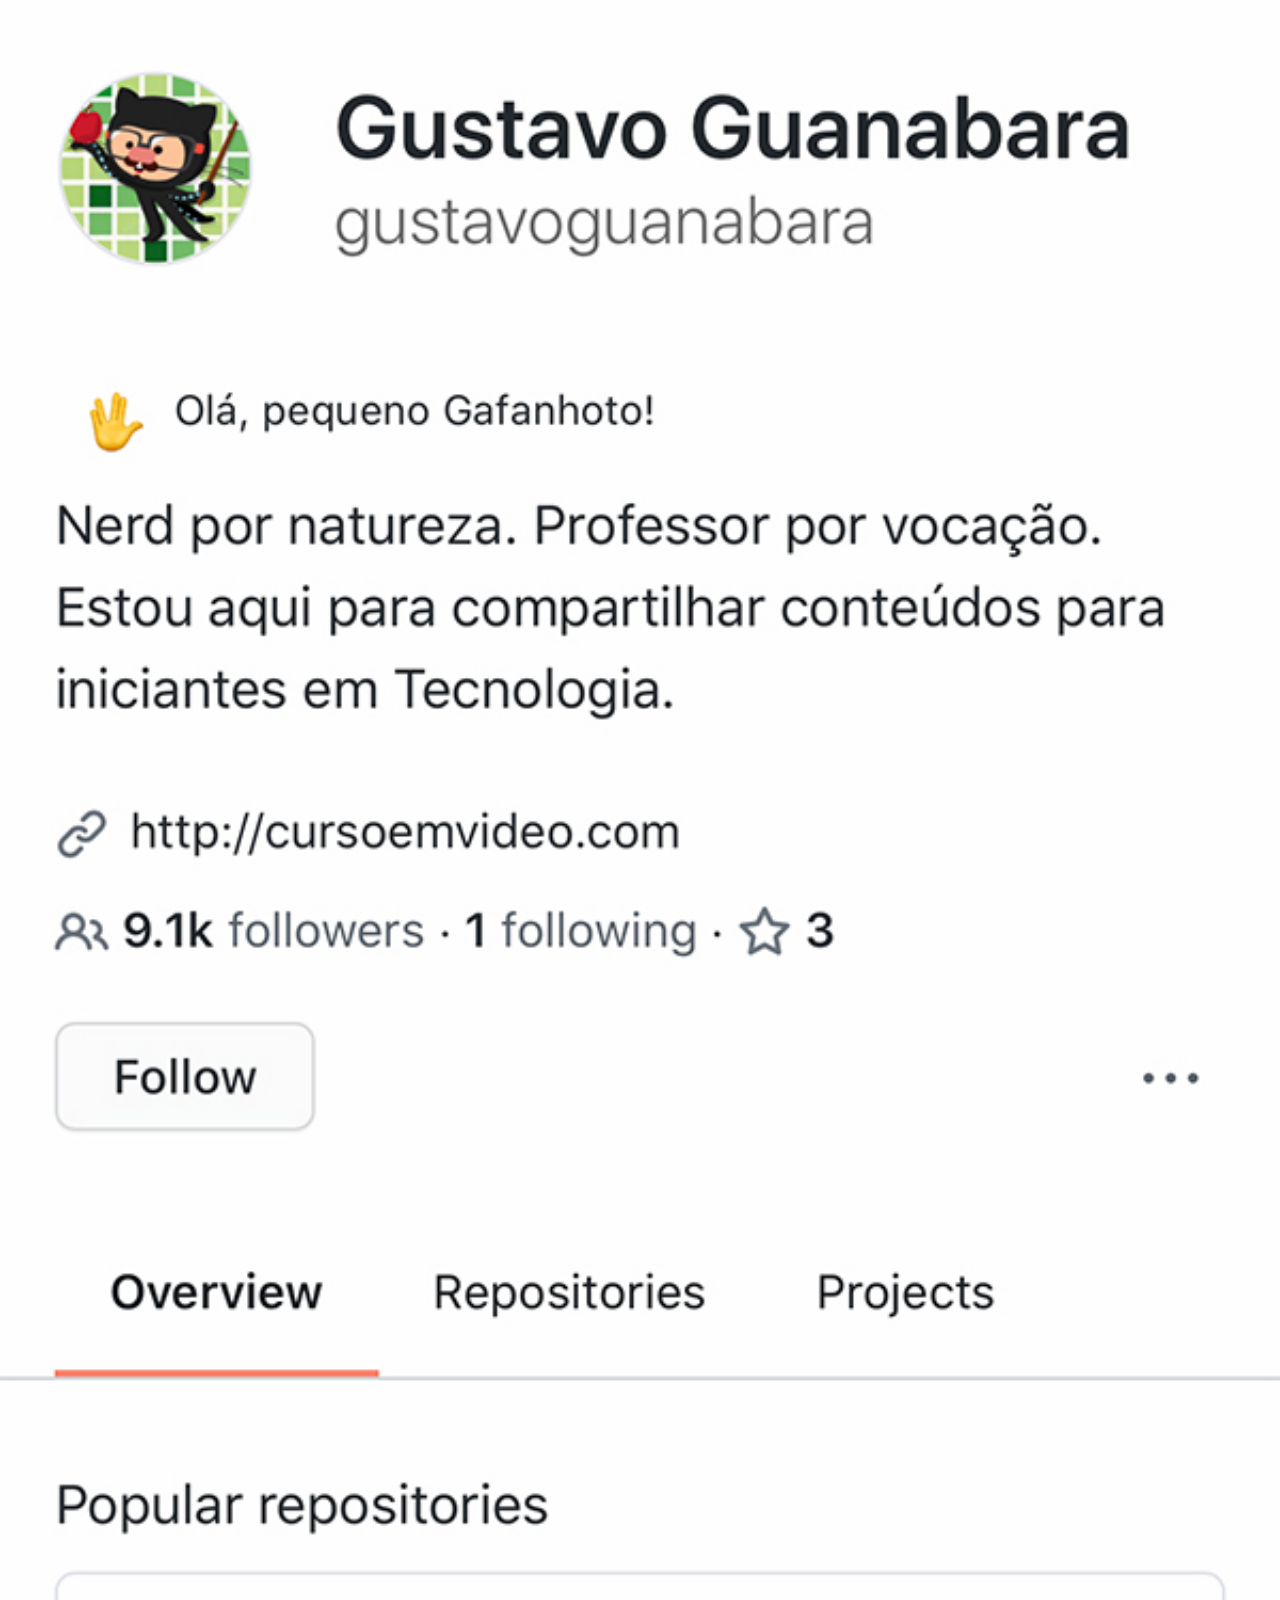
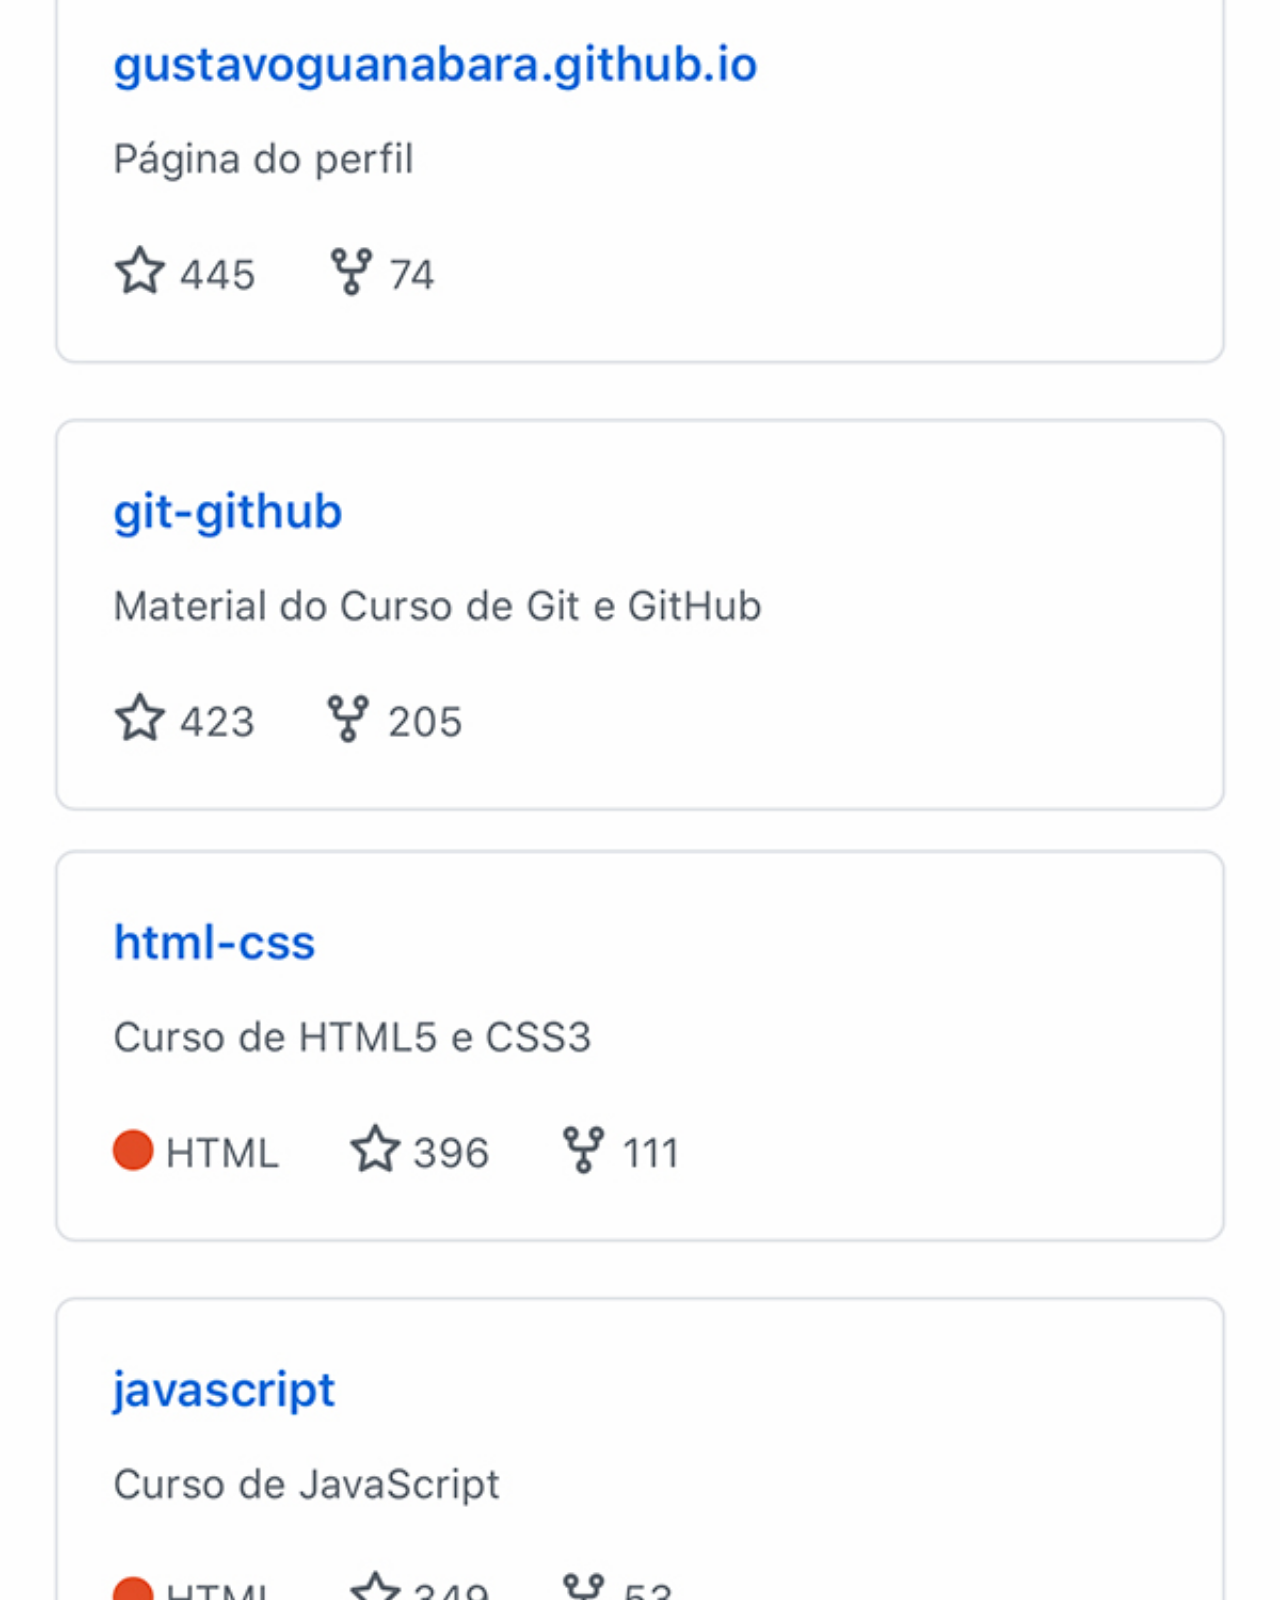
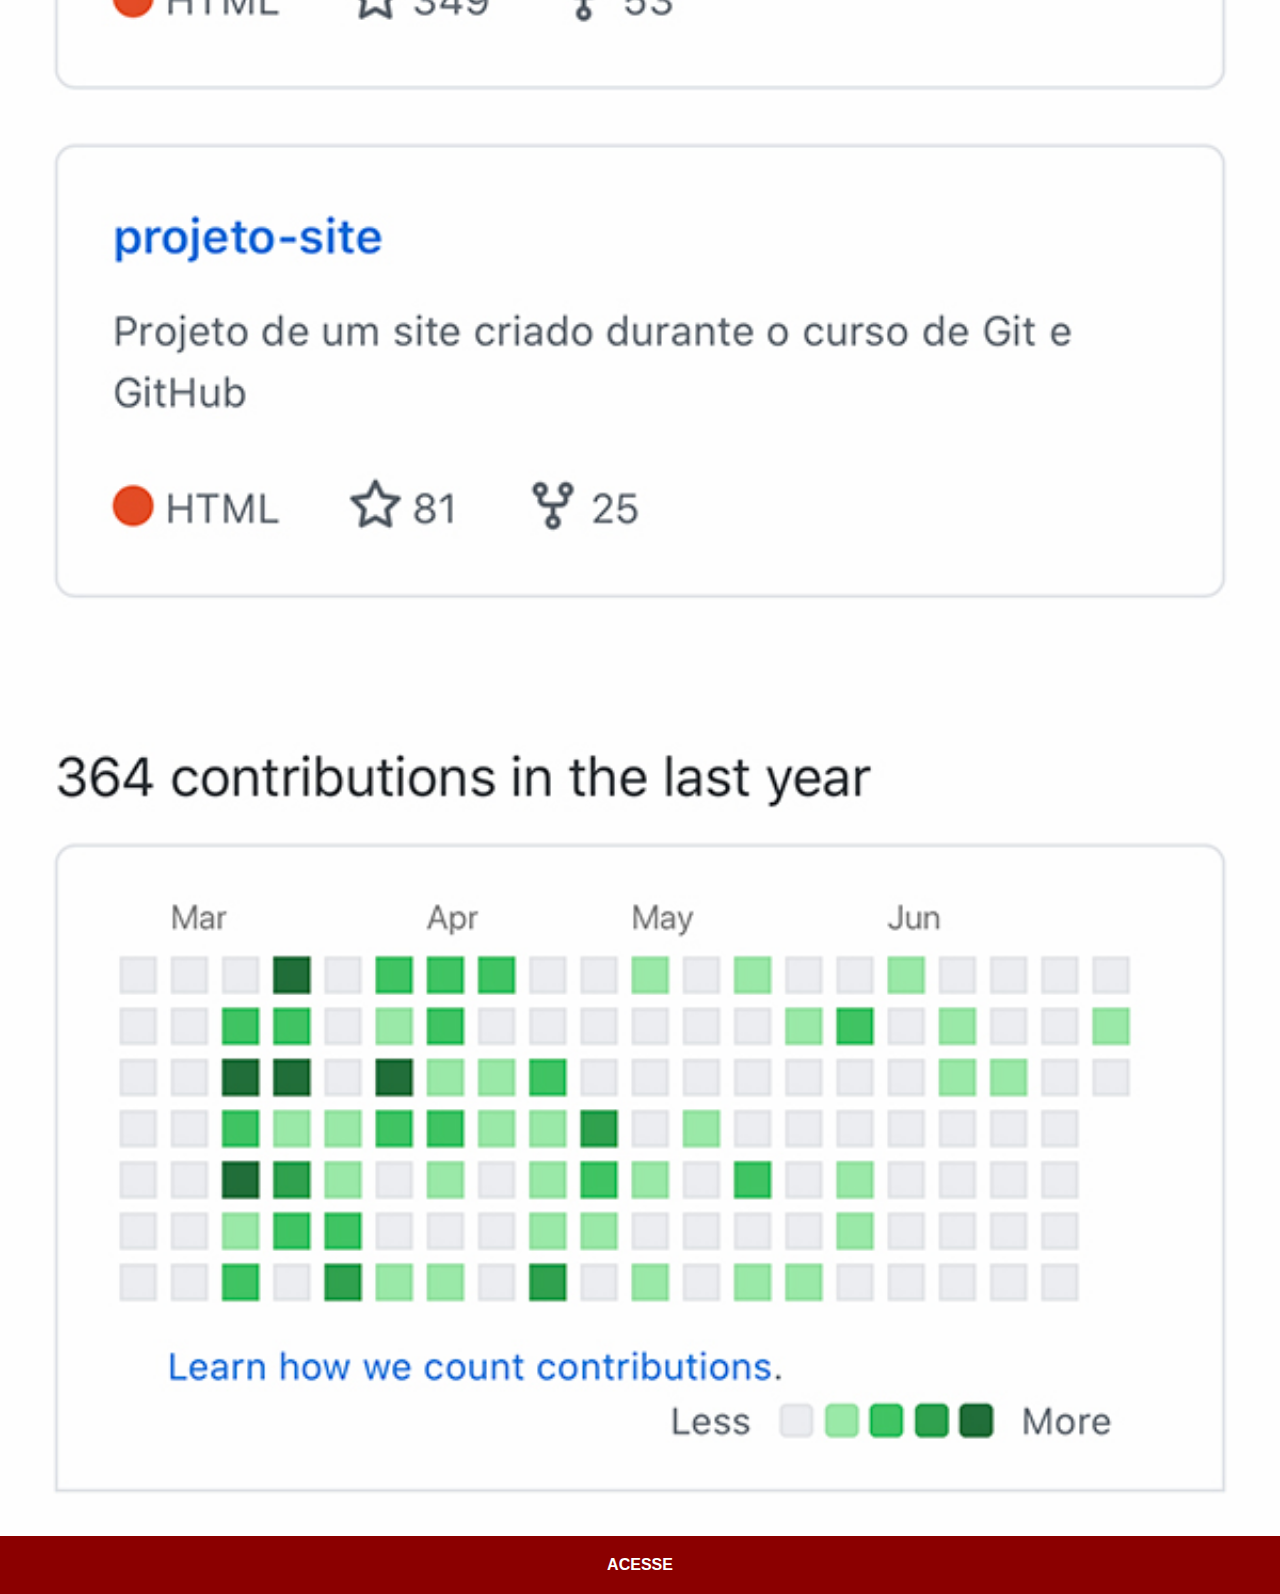
==== github.html @ 5d010740 "update" ====
<!DOCTYPE html>
<html lang="pt-br">
<head>
    <meta charset="UTF-8">
    <meta http-equiv="X-UA-Compatible" content="IE=edge">
    <meta name="viewport" content="width=device-width, initial-scale=1.0">
    <link rel="stylesheet" href="imagens/social.css">
    <title>GitHub</title>
</head>
<body>
    <img src="imagens/tela-github.jpg" alt="">  
    <a href="https://github.com/jonathancruzfort" target="_blank">
        ACESSE
    </a>
</body>
</html>
---- imagens/social.css ----
@charset "UTF-8";

* {
    margin: 0;
    padding: 0;
    font-family: Arial, Helvetica, sans-serif;
}

::-webkit-scrollbar {
    width: 0;
    height: 0;
}

img {
    width: 100vw;
}

a {
    display: block;
    background-color: darkred;
    padding: 20px;
    text-align: center;
    font-weight: bolder;
    text-decoration: none;
    color: white;
}

a:hover {
    background-color: red;
}
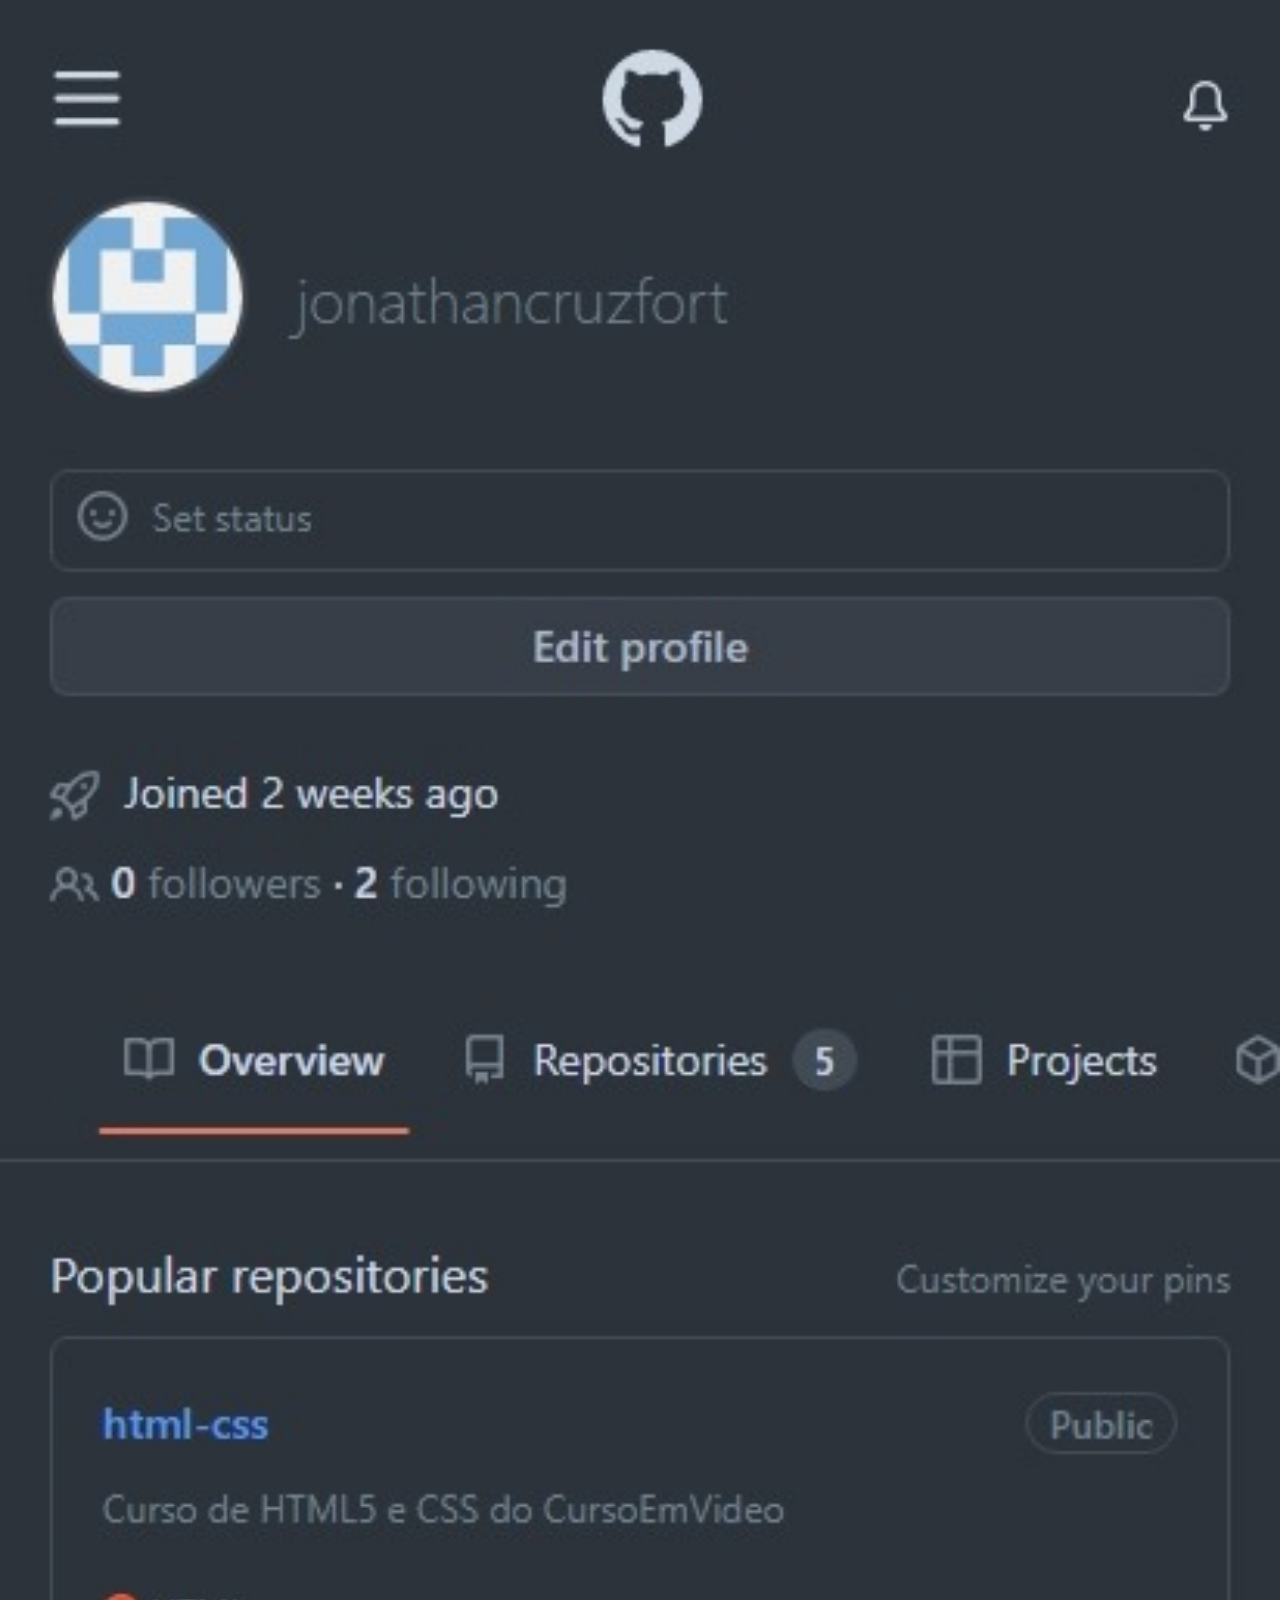
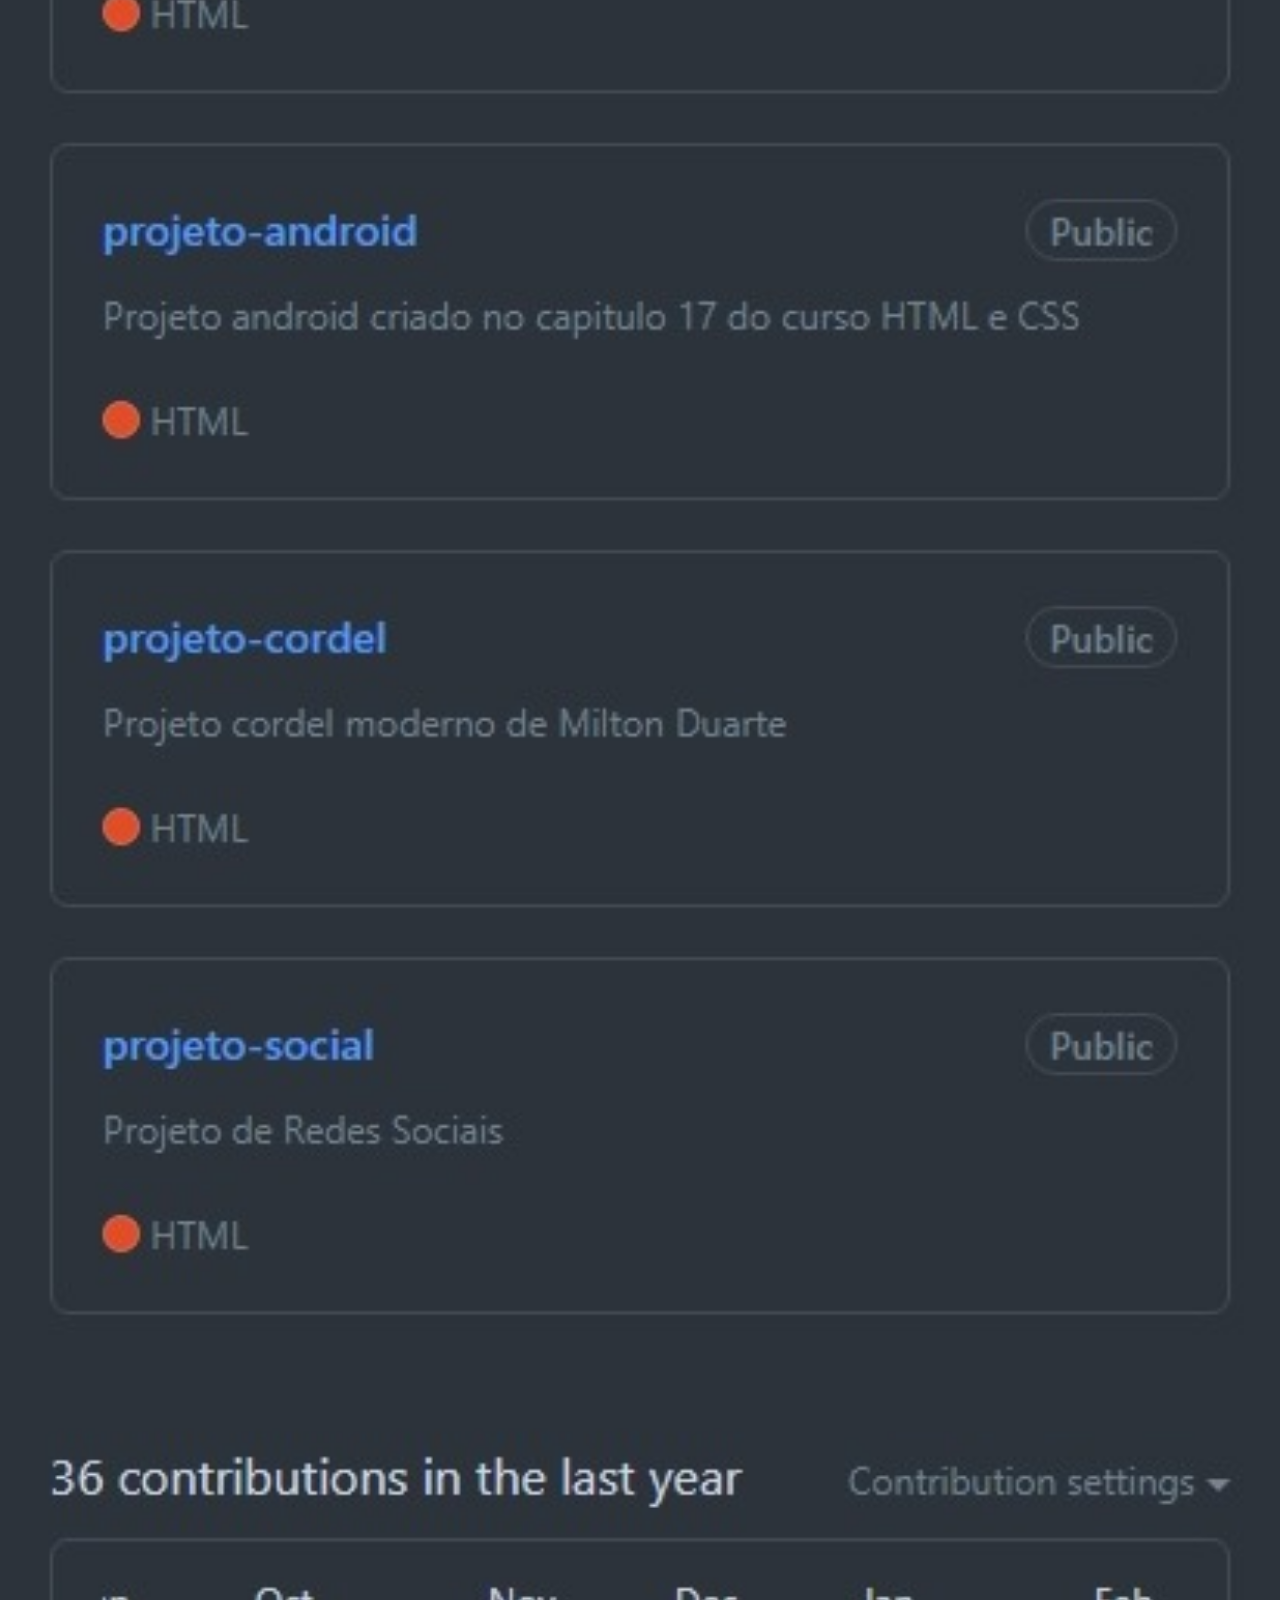
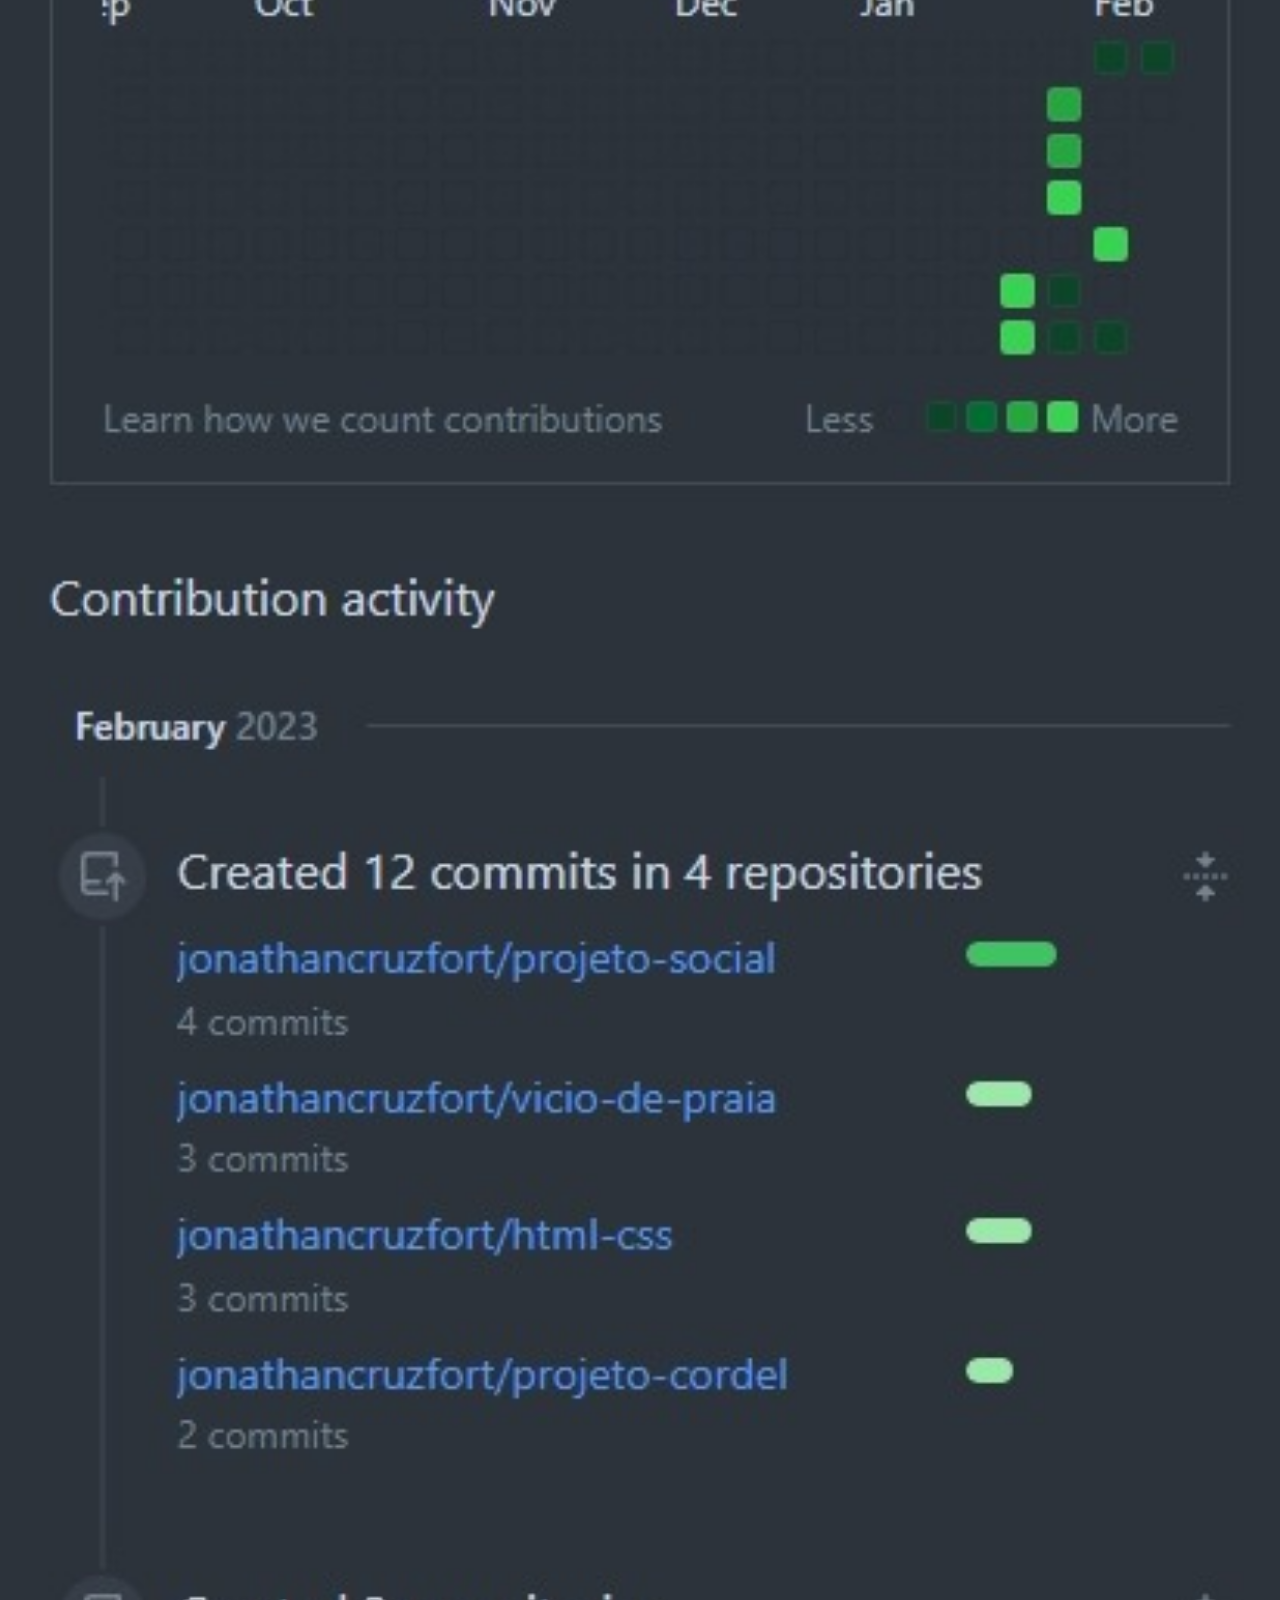
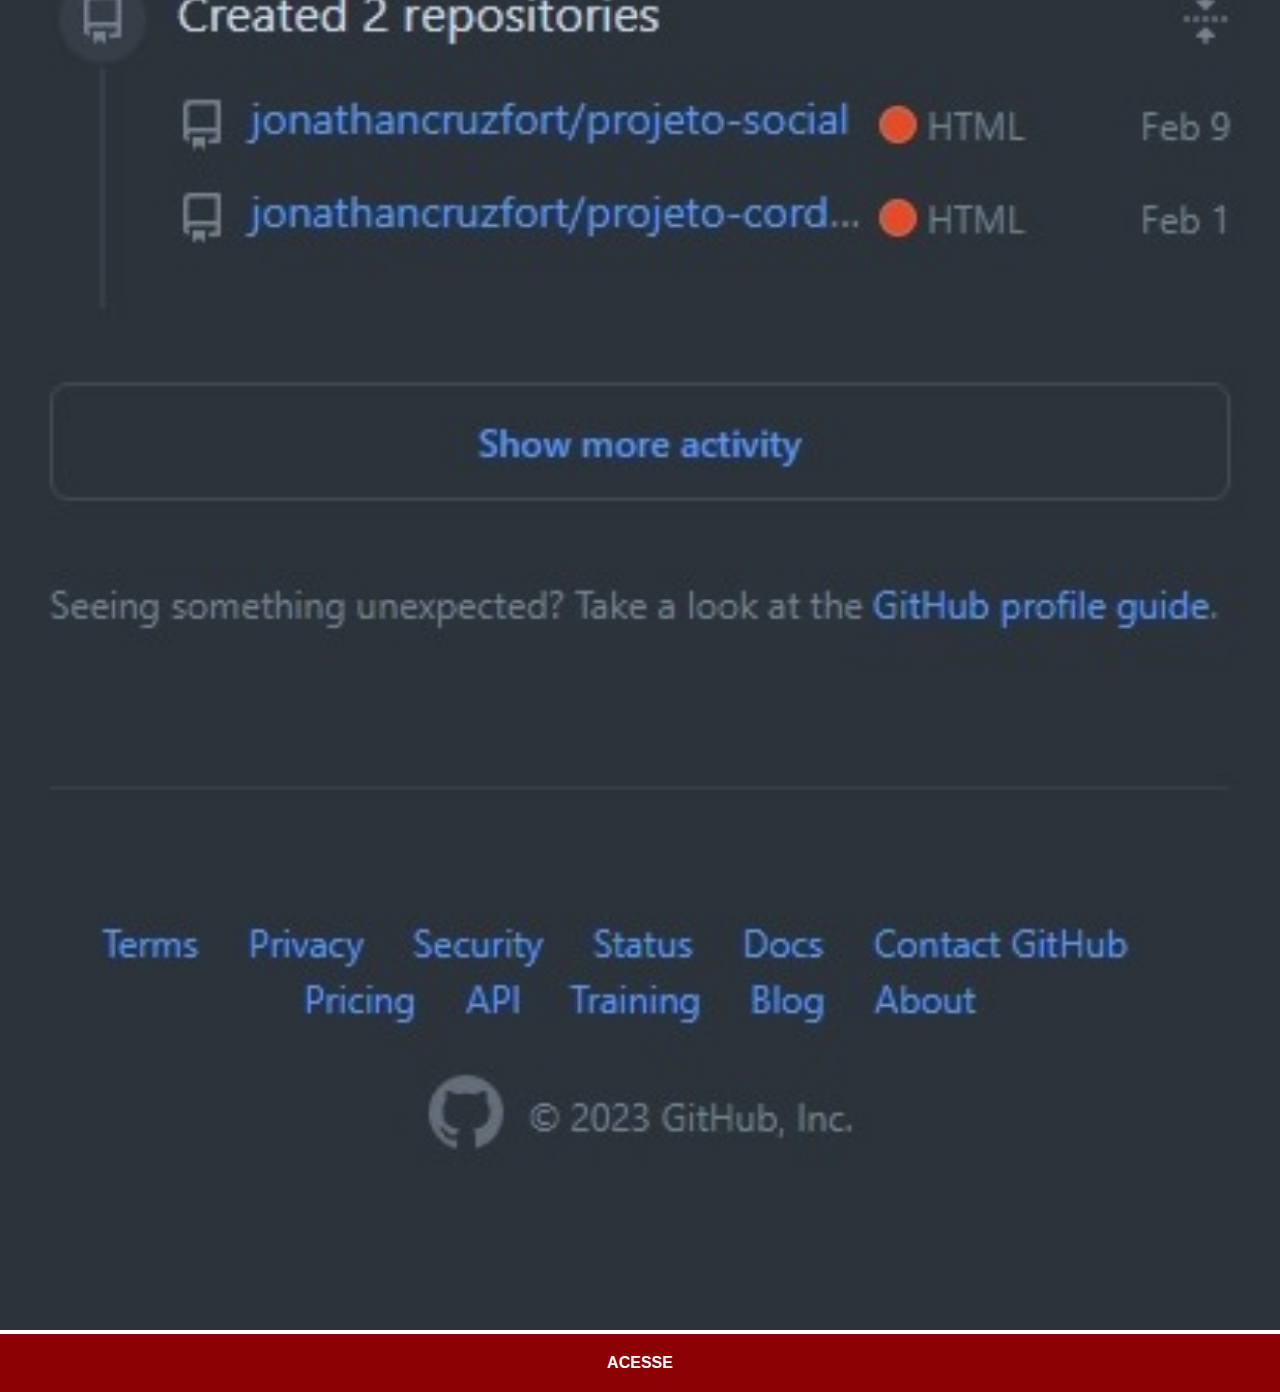
==== commit b0e669f8: "criação media screen" ====
--- a/github.html
+++ b/github.html
@@ -4,11 +4,11 @@
     <meta charset="UTF-8">
     <meta http-equiv="X-UA-Compatible" content="IE=edge">
     <meta name="viewport" content="width=device-width, initial-scale=1.0">
-    <link rel="stylesheet" href="imagens/social.css">
+    <link rel="stylesheet" href="estilos/social.css">
     <title>GitHub</title>
 </head>
 <body>
-    <img src="imagens/tela-github.jpg" alt="">  
+    <img src="imagens/tela-github.jpeg" alt="">  
     <a href="https://github.com/jonathancruzfort" target="_blank">
         ACESSE
     </a>
--- a/estilos/social.css
+++ b/estilos/social.css
@@ -0,0 +1,30 @@
+@charset "UTF-8";
+
+* {
+    margin: 0;
+    padding: 0;
+    font-family: Arial, Helvetica, sans-serif;
+}
+
+::-webkit-scrollbar {
+    width: 0;
+    height: 0;
+}
+
+img {
+    width: 100vw;
+}
+
+a {
+    display: block;
+    background-color: darkred;
+    padding: 20px;
+    text-align: center;
+    font-weight: bolder;
+    text-decoration: none;
+    color: white;
+}
+
+a:hover {
+    background-color: red;
+}